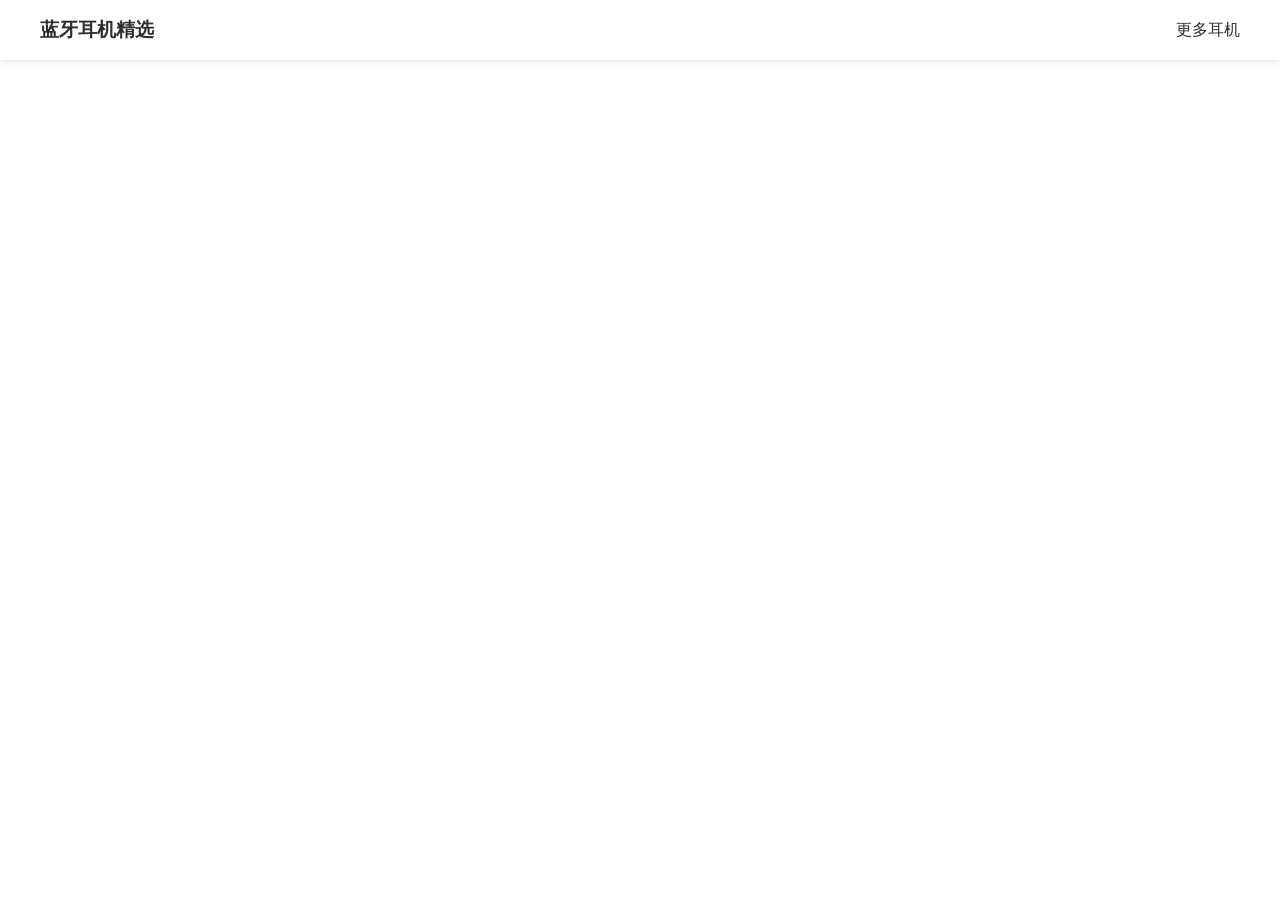
==== index.html @ 6302b59c "Update index.html" ====
<!DOCTYPE html>
<html lang="zh-CN">
<head>
    <meta charset="UTF-8">
    <meta name="viewport" content="width=device-width, initial-scale=1.0">
    <title>【京东618必抢】蓝牙耳机隐藏优惠券+限时免单！主动降噪/运动款专享券/以旧换新补贴攻略 lyej.cn</title>
    <meta name="description" content="京东蓝牙耳机优惠券,京东隐藏优惠领取,京东618耳机免单,京东PLUS会员耳机券,主动降噪耳机补贴,运动蓝牙耳机推荐,京东以旧换新耳机,白条免息购耳机,京东耳机必买清单,618耳机底价监控">
    <meta name="keywords" content="大促网2025京东618蓝牙耳机终极攻略！每日更新隐藏优惠券/限时免单/PLUS会员专享券，独家曝光主动降噪耳机最高补500元、国补叠加免单技巧。实时监控跨店满减规则，提供白条12期免息及直播专属口令。618倒计时冲刺！立即抢购爆款→ lyej.cn">
    
    <!-- 结构化数据 -->
    <script type="application/ld+json">
    {
      "@context": "https://schema.org",
      "@type": "WebPage",
      "name": "LYEJ京东蓝牙耳机精选",
      "description": "专业蓝牙耳机评测与推荐平台",
      "breadcrumb": {
        "@type": "BreadcrumbList",
        "itemListElement": [{
          "@type": "ListItem",
          "position": 1,
          "name": "首页",
          "item": "https://lyej.cn"
        }]
      }
    }
    </script>

    <!-- 基础样式 -->
    <style>
        :root {
            --primary-color: #FF6B6B;
            --text-dark: #2D2D2D;
            --iframe-height: calc(100vh - 80px); /* 全屏高度减去头部高度 */
        }

        * {
            margin: 0;
            padding: 0;
            box-sizing: border-box;
            font-family: 'Segoe UI', Arial, sans-serif;
        }

        body {
            line-height: 1.6;
            color: var(--text-dark);
            padding-top: 60px; /* 固定头部高度 */
            overflow: hidden; /* 隐藏页面滚动条 */
        }

        /* 固定头部样式 */
        header {
            background: #fff;
            box-shadow: 0 2px 5px rgba(0,0,0,0.1);
            position: fixed;
            width: 100%;
            top: 0;
            z-index: 1000;
            height: 60px;
            display: flex;
            align-items: center;
            padding: 0 2rem;
        }

        nav {
            display: flex;
            justify-content: space-between;
            align-items: center;
            width: 100%;
            max-width: 1200px;
            margin: 0 auto;
        }

        .logo {
            font-weight: bold;
            font-size: 1.2rem;
        }

        .nav-links {
            display: flex;
            gap: 1.5rem;
        }

        .nav-links a {
            text-decoration: none;
            color: var(--text-dark);
            font-weight: 500;
            transition: color 0.2s;
            padding: 0.5rem 0;
            position: relative;
        }

        .nav-links a:hover {
            color: var(--primary-color);
        }

        .nav-links a.active::after {
            content: '';
            position: absolute;
            bottom: 0;
            left: 0;
            width: 100%;
            height: 2px;
            background: var(--primary-color);
        }

        /* 外部内容嵌入样式 */
        .external-content {
            width: 100%;
            height: var(--iframe-height);
            position: relative;
            overflow: hidden;
        }

        iframe {
            width: 100%;
            height: 100%;
            border: none;
            display: block;
        }

        /* 隐藏iframe滚动条 */
        iframe::-webkit-scrollbar {
            display: none;
        }

        /* 移动端适配 */
        @media (max-width: 960px) {
            body {
                padding-top: 50px;
            }
            
            header {
                height: 50px;
                padding: 0 1rem;
            }
            
            .nav-links {
                gap: 1rem;
                overflow-x: auto;
                -webkit-overflow-scrolling: touch;
                padding-bottom: 0.5rem;
            }
            
            .nav-links::-webkit-scrollbar {
                display: none;
            }
        }
    </style>
</head>
<body>
    <header>
        <nav>
            <div class="logo">蓝牙耳机精选</div>
            <div class="nav-links">
                <a href="https://u.jd.com/310lDgp">更多耳机</a>
            </div>
        </nav>
    </header>

    <main class="content-wrapper">
        <!-- 外部内容嵌入 -->
        <section class="external-content">
            <iframe 
                id="searchFrame"
                src="https://u.jd.com/310lDgp"
                title="蓝牙耳机搜索结果"
                loading="lazy"
                referrerpolicy="no-referrer-when-downgrade"
                sandbox="allow-scripts allow-same-origin"
            ></iframe>
        </section>
    </main>

    <script>
        document.addEventListener('DOMContentLoaded', function() {
            const navLinks = document.querySelectorAll('.nav-links a[data-search]');
            const searchFrame = document.getElementById('searchFrame');
            
            // 为所有导航链接添加点击事件
            navLinks.forEach(link => {
                link.addEventListener('click', function(e) {
                    e.preventDefault();
                    
                    // 更新活动状态
                    navLinks.forEach(l => l.classList.remove('active'));
                    this.classList.add('active');
                    
                    const searchTerm = this.getAttribute('data-search');
                    searchFrame.src = `https://www.dacu.net/?r=search?kw=${encodeURIComponent(searchTerm)}`;
                });
            });
            
            // 默认激活第一个链接
            navLinks[0].classList.add('active');
        });
    </script>
</body>
</html>
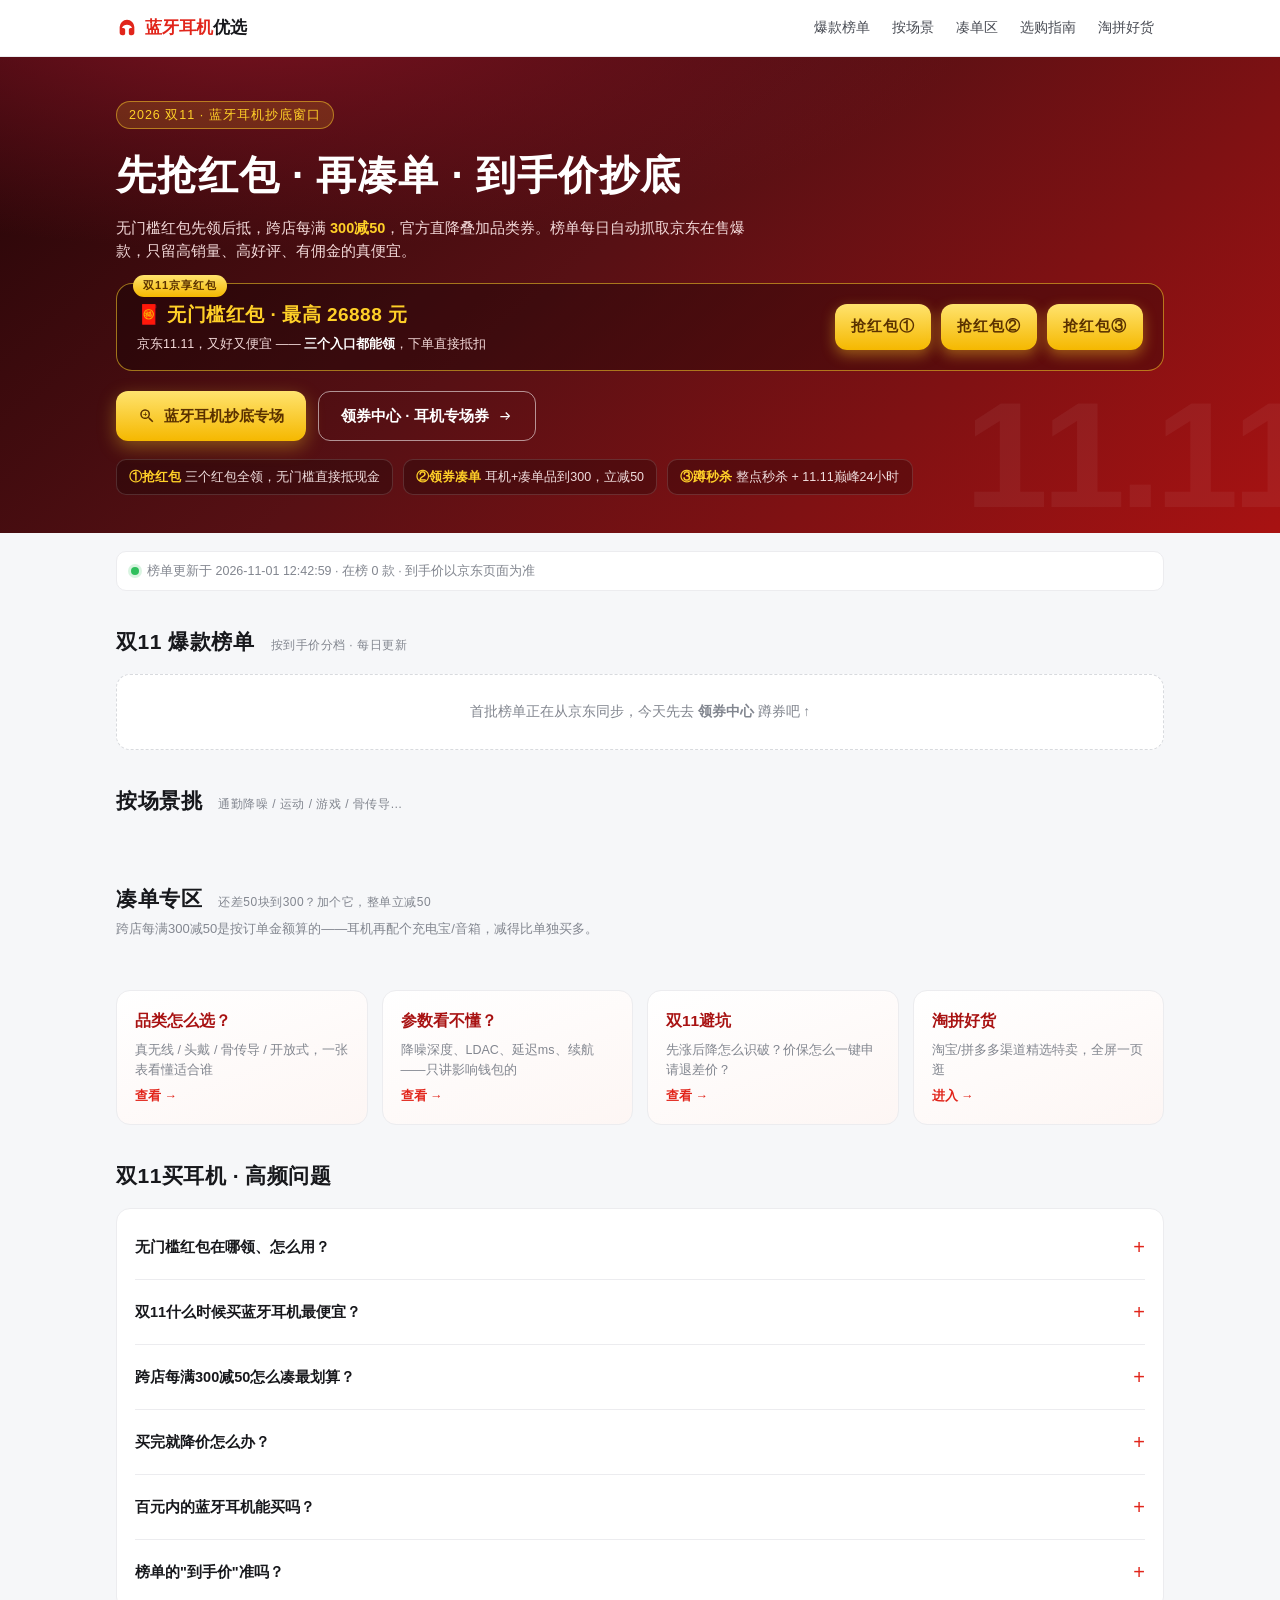
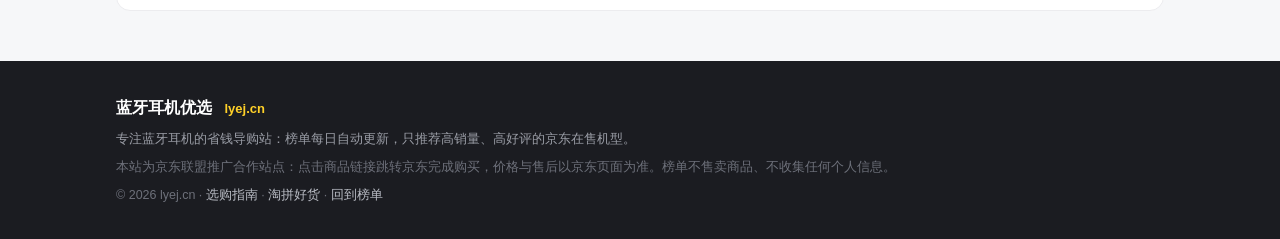
==== commit aae479e4: "部署 lyej.cn 蓝牙耳机优选站(京东联盟 CPS 自动化) - 替换旧 Hugo 实验站为 lyej-site 20261101 包:首页榜单/选购指南/淘拼好货三页 - 京东联盟数据管线:Ac" ====
--- a/index.html
+++ b/index.html
@@ -1,199 +1,181 @@
 <!DOCTYPE html>
 <html lang="zh-CN">
 <head>
-    <meta charset="UTF-8">
-    <meta name="viewport" content="width=device-width, initial-scale=1.0">
-    <title>【京东618必抢】蓝牙耳机隐藏优惠券+限时免单！主动降噪/运动款专享券/以旧换新补贴攻略 lyej.cn</title>
-    <meta name="description" content="京东蓝牙耳机优惠券,京东隐藏优惠领取,京东618耳机免单,京东PLUS会员耳机券,主动降噪耳机补贴,运动蓝牙耳机推荐,京东以旧换新耳机,白条免息购耳机,京东耳机必买清单,618耳机底价监控">
-    <meta name="keywords" content="大促网2025京东618蓝牙耳机终极攻略！每日更新隐藏优惠券/限时免单/PLUS会员专享券，独家曝光主动降噪耳机最高补500元、国补叠加免单技巧。实时监控跨店满减规则，提供白条12期免息及直播专属口令。618倒计时冲刺！立即抢购爆款→ lyej.cn">
-    
-    <!-- 结构化数据 -->
-    <script type="application/ld+json">
-    {
-      "@context": "https://schema.org",
-      "@type": "WebPage",
-      "name": "LYEJ京东蓝牙耳机精选",
-      "description": "专业蓝牙耳机评测与推荐平台",
-      "breadcrumb": {
-        "@type": "BreadcrumbList",
-        "itemListElement": [{
-          "@type": "ListItem",
-          "position": 1,
-          "name": "首页",
-          "item": "https://lyej.cn"
-        }]
-      }
-    }
-    </script>
-
-    <!-- 基础样式 -->
-    <style>
-        :root {
-            --primary-color: #FF6B6B;
-            --text-dark: #2D2D2D;
-            --iframe-height: calc(100vh - 80px); /* 全屏高度减去头部高度 */
-        }
-
-        * {
-            margin: 0;
-            padding: 0;
-            box-sizing: border-box;
-            font-family: 'Segoe UI', Arial, sans-serif;
-        }
-
-        body {
-            line-height: 1.6;
-            color: var(--text-dark);
-            padding-top: 60px; /* 固定头部高度 */
-            overflow: hidden; /* 隐藏页面滚动条 */
-        }
-
-        /* 固定头部样式 */
-        header {
-            background: #fff;
-            box-shadow: 0 2px 5px rgba(0,0,0,0.1);
-            position: fixed;
-            width: 100%;
-            top: 0;
-            z-index: 1000;
-            height: 60px;
-            display: flex;
-            align-items: center;
-            padding: 0 2rem;
-        }
-
-        nav {
-            display: flex;
-            justify-content: space-between;
-            align-items: center;
-            width: 100%;
-            max-width: 1200px;
-            margin: 0 auto;
-        }
-
-        .logo {
-            font-weight: bold;
-            font-size: 1.2rem;
-        }
-
-        .nav-links {
-            display: flex;
-            gap: 1.5rem;
-        }
-
-        .nav-links a {
-            text-decoration: none;
-            color: var(--text-dark);
-            font-weight: 500;
-            transition: color 0.2s;
-            padding: 0.5rem 0;
-            position: relative;
-        }
-
-        .nav-links a:hover {
-            color: var(--primary-color);
-        }
-
-        .nav-links a.active::after {
-            content: '';
-            position: absolute;
-            bottom: 0;
-            left: 0;
-            width: 100%;
-            height: 2px;
-            background: var(--primary-color);
-        }
-
-        /* 外部内容嵌入样式 */
-        .external-content {
-            width: 100%;
-            height: var(--iframe-height);
-            position: relative;
-            overflow: hidden;
-        }
-
-        iframe {
-            width: 100%;
-            height: 100%;
-            border: none;
-            display: block;
-        }
-
-        /* 隐藏iframe滚动条 */
-        iframe::-webkit-scrollbar {
-            display: none;
-        }
-
-        /* 移动端适配 */
-        @media (max-width: 960px) {
-            body {
-                padding-top: 50px;
-            }
-            
-            header {
-                height: 50px;
-                padding: 0 1rem;
-            }
-            
-            .nav-links {
-                gap: 1rem;
-                overflow-x: auto;
-                -webkit-overflow-scrolling: touch;
-                padding-bottom: 0.5rem;
-            }
-            
-            .nav-links::-webkit-scrollbar {
-                display: none;
-            }
-        }
-    </style>
+<meta charset="UTF-8">
+<meta name="viewport" content="width=device-width, initial-scale=1.0">
+<title>双11蓝牙耳机榜单 · 隐藏券+跨店满300减50 攻略 | 蓝牙耳机优选</title>
+<meta name="description" content="2026双11蓝牙耳机怎么买最省？本站每日自动抓取京东销量Top蓝牙耳机，按价位整理：百元内走量款、200-400主流降噪、旗舰高端。先领券、再凑跨店满300减50，到手价一目了然。">
+<meta name="keywords" content="蓝牙耳机推荐,双11蓝牙耳机,降噪耳机推荐,京东蓝牙耳机,蓝牙耳机优惠券,骨传导耳机,开放式耳机">
+<meta property="og:title" content="双11蓝牙耳机榜单 · 先领券再凑单，到手价一目了然">
+<meta property="og:description" content="每日自动更新京东热销蓝牙耳机榜单：百元内/100-300/300-1000/旗舰，双11跨店满300减50凑单攻略。">
+<meta property="og:type" content="website">
+<meta property="og:url" content="https://www.lyej.cn/">
+<link rel="canonical" href="https://www.lyej.cn/">
+<link rel="icon" type="image/svg+xml" href="assets/favicon.svg">
+<link rel="stylesheet" href="assets/style.css">
 </head>
 <body>
-    <header>
-        <nav>
-            <div class="logo">蓝牙耳机精选</div>
-            <div class="nav-links">
-                <a href="https://u.jd.com/310lDgp">更多耳机</a>
-            </div>
-        </nav>
-    </header>
 
-    <main class="content-wrapper">
-        <!-- 外部内容嵌入 -->
-        <section class="external-content">
-            <iframe 
-                id="searchFrame"
-                src="https://u.jd.com/310lDgp"
-                title="蓝牙耳机搜索结果"
-                loading="lazy"
-                referrerpolicy="no-referrer-when-downgrade"
-                sandbox="allow-scripts allow-same-origin"
-            ></iframe>
-        </section>
-    </main>
+<header class="topbar">
+  <div class="wrap topbar-in">
+    <a class="logo" href="./">
+      <svg viewBox="0 0 24 24" width="22" height="22" aria-hidden="true"><path fill="currentColor" d="M12 3a8 8 0 0 0-8 8v6a3 3 0 0 0 3 3h1a2 2 0 0 0 2-2v-4a2 2 0 0 0-2-2H6.5A6 6 0 0 1 17.5 12H16a2 2 0 0 0-2 2v4a2 2 0 0 0 2 2h1a3 3 0 0 0 3-3v-6a8 8 0 0 0-8-8z"/></svg>
+      <span>蓝牙耳机<b>优选</b></span>
+    </a>
+    <nav class="topnav">
+      <a href="#bands">爆款榜单</a>
+      <a href="#scenes">按场景</a>
+      <a href="#bundles">凑单区</a>
+      <a href="guides.html">选购指南</a>
+      <a href="tao.html">淘拼好货</a>
+    </nav>
+    <div class="countdown" id="countdown" title="双11巅峰开抢倒计时">
+      <span class="cd-label">距11.11</span>
+      <b id="cd-d">--</b>天<b id="cd-h">--</b>时<b id="cd-m">--</b>分<b id="cd-s">--</b>秒
+    </div>
+  </div>
+</header>
 
-    <script>
-        document.addEventListener('DOMContentLoaded', function() {
-            const navLinks = document.querySelectorAll('.nav-links a[data-search]');
-            const searchFrame = document.getElementById('searchFrame');
-            
-            // 为所有导航链接添加点击事件
-            navLinks.forEach(link => {
-                link.addEventListener('click', function(e) {
-                    e.preventDefault();
-                    
-                    // 更新活动状态
-                    navLinks.forEach(l => l.classList.remove('active'));
-                    this.classList.add('active');
-                    
-                    const searchTerm = this.getAttribute('data-search');
-                    searchFrame.src = `https://www.dacu.net/?r=search?kw=${encodeURIComponent(searchTerm)}`;
-                });
-            });
-            
-            // 默认激活第一个链接
-            navLinks[0].classList.add('active');
-        });
-    </script>
+<section class="hero">
+  <div class="wrap">
+    <p class="hero-kicker">2026 双11 · 蓝牙耳机抄底窗口</p>
+    <h1>先抢红包 · 再凑单 · 到手价抄底</h1>
+    <p class="hero-sub">无门槛红包先领后抵，跨店每满 <b class="hl">300减50</b>，官方直降叠加品类券。榜单每日自动抓取京东在售爆款，只留高销量、高好评、有佣金的真便宜。</p>
+
+    <div class="hero-hb" id="hero-hb">
+      <div class="hb-info">
+        <p class="hb-title">🧧 无门槛红包 · 最高 26888 元</p>
+        <p class="hb-sub">京东11.11，又好又便宜 —— <b>三个入口都能领</b>，下单直接抵扣</p>
+      </div>
+      <div class="hb-btns">
+        <a class="hb-btn" id="hb-1" href="#" rel="nofollow sponsored noopener" target="_blank">抢红包①</a>
+        <a class="hb-btn" id="hb-2" href="#" rel="nofollow sponsored noopener" target="_blank">抢红包②</a>
+        <a class="hb-btn" id="hb-3" href="#" rel="nofollow sponsored noopener" target="_blank">抢红包③</a>
+      </div>
+    </div>
+
+    <div class="hero-cta" id="hero-cta">
+      <a class="btn btn-gold" id="cta-search" href="#" rel="nofollow sponsored noopener" target="_blank">
+        <svg viewBox="0 0 24 24" width="18" height="18" aria-hidden="true"><path fill="currentColor" d="M15.5 14h-.79l-.28-.27a6.5 6.5 0 1 0-.7.7l.27.28v.79l5 4.99L20.49 19zm-6 0A4.5 4.5 0 1 1 14 9.5 4.5 4.5 0 0 1 9.5 14zM7 9.5h5v1H7zm2.5-2.5h1v5h-1z"/></svg>
+        蓝牙耳机抄底专场
+      </a>
+      <a class="btn btn-ghost" id="cta-coupon" href="#" rel="nofollow sponsored noopener" target="_blank">
+        领券中心 · 耳机专场券
+        <svg viewBox="0 0 24 24" width="16" height="16" aria-hidden="true"><path fill="currentColor" d="M5 12h12l-4.6-4.6L13.8 6l6 6-6 6-1.4-1.4L17 14H5z"/></svg>
+      </a>
+    </div>
+    <ul class="hero-tips">
+      <li><b>①抢红包</b>三个红包全领，无门槛直接抵现金</li>
+      <li><b>②领券凑单</b>耳机+凑单品到300，立减50</li>
+      <li><b>③蹲秒杀</b>整点秒杀 + 11.11巅峰24小时</li>
+    </ul>
+  </div>
+</section>
+
+<main class="wrap">
+
+  <section class="strip" id="strip">
+    <span class="dot"></span><span id="strip-text">数据加载中…</span>
+  </section>
+
+  <section id="bands" class="sec">
+    <div class="sec-head">
+      <h2>双11 爆款榜单 <small>按到手价分档 · 每日更新</small></h2>
+      <div class="band-nav" id="band-nav"></div>
+    </div>
+    <div id="band-sections">
+      <div class="skeleton-grid" id="skeleton"></div>
+    </div>
+  </section>
+
+  <section id="scenes" class="sec">
+    <div class="sec-head"><h2>按场景挑 <small>通勤降噪 / 运动 / 游戏 / 骨传导…</small></h2></div>
+    <div class="chips" id="scene-chips"></div>
+    <div class="grid" id="scene-grid"></div>
+    <p class="empty hidden" id="scene-empty">这个场景暂时没挑出特别能打的，先看上面的榜单吧。</p>
+  </section>
+
+  <section id="bundles" class="sec">
+    <div class="sec-head">
+      <h2>凑单专区 <small>还差50块到300？加个它，整单立减50</small></h2>
+      <p class="sec-sub">跨店每满300减50是按订单金额算的——耳机再配个充电宝/音箱，减得比单独买多。</p>
+    </div>
+    <div class="grid grid-4" id="bundle-grid"></div>
+  </section>
+
+  <section class="sec sec-guide">
+    <div class="guide-cards">
+      <a class="gcard" href="guides.html#pinlei">
+        <h3>品类怎么选？</h3>
+        <p>真无线 / 头戴 / 骨传导 / 开放式，一张表看懂适合谁</p>
+        <span>查看 →</span>
+      </a>
+      <a class="gcard" href="guides.html#canshu">
+        <h3>参数看不懂？</h3>
+        <p>降噪深度、LDAC、延迟ms、续航——只讲影响钱包的</p>
+        <span>查看 →</span>
+      </a>
+      <a class="gcard" href="guides.html#bikeng">
+        <h3>双11避坑</h3>
+        <p>先涨后降怎么识破？价保怎么一键申请退差价？</p>
+        <span>查看 →</span>
+      </a>
+      <a class="gcard" href="tao.html">
+        <h3>淘拼好货</h3>
+        <p>淘宝/拼多多渠道精选特卖，全屏一页逛</p>
+        <span>进入 →</span>
+      </a>
+    </div>
+  </section>
+
+  <section class="sec" id="faq">
+    <div class="sec-head"><h2>双11买耳机 · 高频问题</h2></div>
+    <div class="faq-list">
+      <details>
+        <summary>无门槛红包在哪领、怎么用？</summary>
+        <p>点本站顶部三个红包按钮逐个领取（三个入口都能领，多领多得），领取后进京东APP「我的-卡包-红包」查看，<b>下单时自动抵扣，无使用门槛</b>。红包有有效期，抢到后这几天用掉最划算。红包金额随机，"最高26888元"为京东11.11活动上限，以京东页面规则为准。</p>
+      </details>
+      <details>
+        <summary>双11什么时候买蓝牙耳机最便宜？</summary>
+        <p>2026年京东双11是现货长跑模式，10月中旬起官方直降+跨店每满300减50。趋势上<b>11.11当天0点和晚上8点</b>会有一批整点秒杀与加补，热门耳机常在这两个节点冲到全周期低价。盯住本站榜单的"到手价"变化即可，无需自己比价。</p>
+      </details>
+      <details>
+        <summary>跨店每满300减50怎么凑最划算？</summary>
+        <p>满减按<b>结算时订单总金额</b>自动计算，不需要领券、不同店铺可跨。耳机179元？再加一个121元凑单件，总价300立减50——相当于整单83折。凑单区帮你按差额挑好了低价有佣金的配件，买回来也是实用的。</p>
+      </details>
+      <details>
+        <summary>买完就降价怎么办？</summary>
+        <p>京东大部分商品支持<b>价保</b>：订单页 → 价保服务 → 一键申请，符合条件直接退差价。双11期间建议下单后到11.15前每天顺手查一次价保，很多耳机在11.10晚8点后还有新低价。</p>
+      </details>
+      <details>
+        <summary>百元内的蓝牙耳机能买吗？</summary>
+        <p>能，但要选对：百元内认准<b>QCY、Redmi、倍思、京东京造</b>这类走量大牌的销量王型号，做通勤、网课、备用机完全够用；避开通名杂牌的"降噪旗舰""10级防水"话术，这个价位降噪基本都是装饰性的。</p>
+      </details>
+      <details>
+        <summary>榜单的"到手价"准吗？</summary>
+        <p>榜单由程序每日自动从京东联盟接口抓取，到手价=在售价-可用优惠券。秒杀、凑单满减等瞬时价格以<b>京东页面实时价</b>为准——点"去京东抢购"看到的就是最新价，榜单只做选品和对比，不截流不缓存购买页。</p>
+      </details>
+    </div>
+  </section>
+
+</main>
+
+<footer class="foot">
+  <div class="wrap">
+    <p class="foot-brand">蓝牙耳机优选 <span>lyej.cn</span></p>
+    <p>专注蓝牙耳机的省钱导购站：榜单每日自动更新，只推荐高销量、高好评的京东在售机型。</p>
+    <p class="foot-note">本站为京东联盟推广合作站点：点击商品链接跳转京东完成购买，价格与售后以京东页面为准。榜单不售卖商品、不收集任何个人信息。</p>
+    <p class="foot-note">© 2026 lyej.cn · <a href="guides.html">选购指南</a> · <a href="tao.html">淘拼好货</a> · <a href="#bands">回到榜单</a></p>
+  </div>
+</footer>
+
+<script type="application/ld+json">
+{"@context":"https://schema.org","@type":"FAQPage","mainEntity":[
+{"@type":"Question","name":"双11什么时候买蓝牙耳机最便宜？","acceptedAnswer":{"@type":"Answer","text":"2026年京东双11为现货长跑模式，官方直降+跨店每满300减50。11.11当天0点和晚8点常有一批整点秒杀与加补，热门耳机在这两个节点容易到全周期低价。"}},
+{"@type":"Question","name":"跨店每满300减50怎么凑单？","acceptedAnswer":{"@type":"Answer","text":"满减按结算时订单总额自动计算，不同店铺可跨。耳机加凑单件总价到300即减50，相当于整单83折。"}},
+{"@type":"Question","name":"买完降价怎么办？","acceptedAnswer":{"@type":"Answer","text":"京东支持价保：订单页-价保服务-一键申请退差价，双11期间建议持续到11.15前每日查询。"}}
+]}
+</script>
+<script src="assets/app.js" defer></script>
 </body>
 </html>
--- a/assets/style.css
+++ b/assets/style.css
@@ -0,0 +1,189 @@
+/* lyej.cn — 双11蓝牙耳机优选 */
+:root{
+  --red:#e1251b; --red-dark:#a81212; --gold:#ffd028; --gold-dark:#f5b800;
+  --ink:#17181c; --muted:#82868f; --line:#ececef; --paper:#f6f7f9; --card:#ffffff;
+  --radius:14px; --shadow:0 2px 10px rgba(23,24,28,.06);
+}
+*{margin:0;padding:0;box-sizing:border-box}
+html{scroll-behavior:smooth;-webkit-text-size-adjust:100%}
+body{font-family:-apple-system,BlinkMacSystemFont,"Segoe UI","PingFang SC","Microsoft YaHei",sans-serif;color:var(--ink);background:var(--paper);line-height:1.6;font-size:15px}
+a{color:inherit;text-decoration:none}
+img{display:block;max-width:100%}
+.wrap{max-width:1080px;margin:0 auto;padding:0 16px}
+.hidden{display:none!important}
+
+/* ---------- topbar ---------- */
+.topbar{position:sticky;top:0;z-index:50;background:rgba(255,255,255,.94);backdrop-filter:blur(10px);border-bottom:1px solid var(--line)}
+.topbar-in{display:flex;align-items:center;gap:14px;height:56px}
+.logo{display:flex;align-items:center;gap:7px;font-size:17px;font-weight:800;color:var(--red);white-space:nowrap}
+.logo b{color:var(--ink)}
+.topnav{display:flex;gap:2px;margin-left:auto;overflow-x:auto}
+.topnav a{padding:6px 10px;border-radius:8px;font-size:13.5px;color:#4a4d55;white-space:nowrap}
+.topnav a:hover{background:#f2f3f5;color:var(--red)}
+.countdown{display:flex;align-items:center;gap:3px;font-size:12px;color:var(--red-dark);background:linear-gradient(180deg,#fff4e0,#ffe6b3);border:1px solid #ffd98e;padding:4px 10px;border-radius:999px;white-space:nowrap}
+.countdown b{font-variant-numeric:tabular-nums;font-size:13px;color:#8a3a00}
+.cd-label{color:#8a3a00;font-weight:700;margin-right:2px}
+@media (max-width:760px){ .topnav{display:none} .topbar-in{justify-content:space-between} }
+
+/* ---------- hero ---------- */
+.hero{background:radial-gradient(1200px 400px at 20% -10%,#7a1220 0%,transparent 60%),linear-gradient(140deg,#230507 0%,#571014 45%,#a81212 100%);color:#fff;padding:44px 0 38px;position:relative;overflow:hidden}
+.hero::after{content:"11.11";position:absolute;right:-30px;bottom:-42px;font-size:150px;font-weight:900;color:rgba(255,255,255,.05);letter-spacing:-6px;pointer-events:none}
+.hero-kicker{display:inline-block;background:rgba(255,208,40,.15);border:1px solid rgba(255,208,40,.5);color:var(--gold);font-size:12.5px;padding:3px 12px;border-radius:999px;letter-spacing:1px}
+.hero h1{font-size:clamp(26px,5vw,40px);letter-spacing:1px;margin:14px 0 10px;font-weight:900}
+.hero .hl{color:var(--gold)}
+.hero-sub{color:#f3d9d9;font-size:14.5px;max-width:640px}
+.hero-cta{display:flex;gap:12px;margin:20px 0 18px;flex-wrap:wrap}
+.btn{display:inline-flex;align-items:center;gap:8px;padding:12px 22px;border-radius:12px;font-weight:800;font-size:15px;transition:transform .15s ease,box-shadow .15s ease}
+.btn:active{transform:scale(.97)}
+.btn-gold{background:linear-gradient(180deg,#ffe36e,var(--gold-dark));color:#5b3200;box-shadow:0 6px 18px rgba(255,208,40,.35)}
+.btn-gold:hover{box-shadow:0 8px 22px rgba(255,208,40,.5)}
+.btn-ghost{border:1px solid rgba(255,255,255,.55);color:#fff}
+.btn-ghost:hover{background:rgba(255,255,255,.12)}
+.hero-tips{display:flex;gap:10px;flex-wrap:wrap;list-style:none}
+.hero-tips li{background:rgba(0,0,0,.25);border:1px solid rgba(255,255,255,.14);border-radius:10px;padding:7px 12px;font-size:12.5px;color:#f0dede}
+.hero-tips b{color:var(--gold);margin-right:4px}
+
+/* ---------- strip ---------- */
+.strip{display:flex;align-items:center;gap:8px;background:#fff;border:1px solid var(--line);border-radius:10px;padding:9px 14px;margin:18px 0 6px;font-size:12.5px;color:var(--muted)}
+.dot{width:8px;height:8px;border-radius:50%;background:#2fbf5c;box-shadow:0 0 0 3px rgba(47,191,92,.18);flex:none}
+.strip.error .dot{background:var(--red);box-shadow:0 0 0 3px rgba(225,37,27,.15)}
+
+/* ---------- sections ---------- */
+.sec{margin:34px 0}
+.sec-head{display:flex;flex-wrap:wrap;align-items:center;gap:10px;margin-bottom:16px}
+.sec-head h2{font-size:21px;font-weight:900;letter-spacing:.5px}
+.sec-head h2 small{font-size:12px;color:var(--muted);font-weight:400;margin-left:10px}
+.sec-sub{width:100%;font-size:13px;color:var(--muted);margin-top:-6px}
+.band-nav{display:flex;gap:6px;flex-wrap:wrap;margin-left:auto}
+.band-nav a{font-size:12.5px;padding:5px 12px;border-radius:999px;background:#fff;border:1px solid var(--line);color:#55585f}
+.band-nav a:hover{border-color:var(--red);color:var(--red)}
+
+.band-block{margin-bottom:26px}
+.band-title{display:flex;align-items:baseline;gap:10px;margin-bottom:12px}
+.band-title h3{font-size:17px;font-weight:800}
+.band-title h3::before{content:"";display:inline-block;width:4px;height:16px;background:var(--red);border-radius:2px;margin-right:8px;vertical-align:-2px}
+.band-title span{font-size:12px;color:var(--muted)}
+
+/* ---------- product cards ---------- */
+.grid{display:grid;grid-template-columns:repeat(auto-fill,minmax(240px,1fr));gap:14px}
+.grid-4{grid-template-columns:repeat(auto-fill,minmax(200px,1fr))}
+.card{background:var(--card);border:1px solid var(--line);border-radius:var(--radius);overflow:hidden;display:flex;flex-direction:column;transition:box-shadow .2s,transform .2s;position:relative}
+.card:hover{box-shadow:0 8px 24px rgba(23,24,28,.10);transform:translateY(-2px)}
+.card-img{position:relative;background:#fff;padding:8px;aspect-ratio:1/1;overflow:hidden}
+.card-img img{width:100%;height:100%;object-fit:contain}
+.card-badge{position:absolute;top:10px;left:10px;background:linear-gradient(135deg,var(--red),#ff6a3d);color:#fff;font-size:11px;font-weight:700;padding:2px 8px;border-radius:6px;letter-spacing:.5px}
+.card-badge.gold{background:linear-gradient(135deg,#ffb800,var(--gold-dark));color:#5b3200}
+.card-body{padding:12px 14px 14px;display:flex;flex-direction:column;gap:8px;flex:1}
+.card-name{font-size:13.5px;font-weight:600;line-height:1.45;display:-webkit-box;-webkit-line-clamp:2;-webkit-box-orient:vertical;overflow:hidden;min-height:2.9em}
+.card-meta{display:flex;gap:6px;flex-wrap:wrap;font-size:11px;color:var(--muted)}
+.card-meta span{background:#f4f5f7;border-radius:5px;padding:2px 7px}
+.price-row{display:flex;align-items:baseline;gap:8px;margin-top:auto}
+.price{color:var(--red);font-weight:900;font-size:22px;font-variant-numeric:tabular-nums}
+.price::before{content:"¥";font-size:13px;margin-right:1px}
+.price-old{color:#b3b6bd;font-size:12px;text-decoration:line-through}
+.coupon-pill{font-size:11px;color:var(--red);background:#fdeaea;border:1px dashed #f3b0ab;border-radius:5px;padding:2px 7px;font-weight:700;display:inline-block;width:fit-content}
+.card-cta{display:block;text-align:center;background:linear-gradient(135deg,var(--red),#c4160d);color:#fff;font-weight:800;font-size:14px;padding:9px 0;border-radius:10px;letter-spacing:2px}
+.card-cta:hover{filter:brightness(1.08)}
+.card-cta.alt{background:#fff;color:var(--red);border:1.5px solid var(--red)}
+
+/* scene chips */
+.chips{display:flex;gap:8px;flex-wrap:wrap;margin-bottom:14px}
+.chip{font-size:13px;padding:6px 16px;border-radius:999px;background:#fff;border:1px solid var(--line);cursor:pointer;color:#55585f;user-select:none}
+.chip:hover{border-color:var(--red);color:var(--red)}
+.chip.on{background:var(--red);border-color:var(--red);color:#fff;font-weight:700}
+
+/* bundles */
+.bcard{background:#fff;border:1px solid var(--line);border-radius:var(--radius);overflow:hidden;display:flex;flex-direction:column}
+.bcard .card-img{aspect-ratio:4/3}
+.bcard-name{font-size:12.5px;padding:0 12px;line-height:1.45;display:-webkit-box;-webkit-line-clamp:2;-webkit-box-orient:vertical;overflow:hidden}
+.bcard-price{padding:8px 12px 4px;display:flex;align-items:baseline;gap:8px}
+.bcard-price .price{font-size:18px}
+.bcard a.card-cta{margin:8px 12px 12px;padding:7px 0;font-size:13px}
+
+/* hero red packet block */
+.hero-hb{display:flex;align-items:center;gap:16px;flex-wrap:wrap;background:rgba(0,0,0,.28);border:1px solid rgba(255,208,40,.55);border-radius:16px;padding:16px 20px;margin:20px 0 16px;position:relative}
+.hero-hb::before{content:"双11京享红包";position:absolute;top:-9px;left:16px;font-size:11px;font-weight:800;color:#5b3200;background:linear-gradient(180deg,#ffe36e,var(--gold-dark));padding:2px 10px;border-radius:999px;letter-spacing:1px}
+.hb-info{flex:1;min-width:220px}
+.hb-title{font-size:19px;font-weight:900;color:var(--gold);letter-spacing:.5px}
+.hb-sub{font-size:12.5px;color:#f3d9d9;margin-top:3px}
+.hb-sub b{color:#fff}
+.hb-btns{display:flex;gap:10px;flex-wrap:wrap}
+.hb-btn{display:inline-flex;align-items:center;justify-content:center;min-width:86px;padding:11px 16px;border-radius:12px;background:linear-gradient(180deg,#ffe36e,var(--gold-dark));color:#5b3200;font-weight:900;font-size:14.5px;box-shadow:0 5px 14px rgba(255,208,40,.4);letter-spacing:1px;transition:transform .15s ease}
+.hb-btn:hover{filter:brightness(1.06)}
+.hb-btn:active{transform:scale(.96)}
+
+@media (max-width:560px){
+  .hero-hb{padding:14px 14px 14px}
+  .hb-btns{width:100%}
+  .hb-btn{flex:1;min-width:0}
+}
+
+/* fullscreen embed page (tao.html) */
+body.embed{overflow:hidden;background:#fff}
+.embed-wrap{height:calc(100vh - 56px);height:calc(100dvh - 56px)}
+.embed-wrap iframe{width:100%;height:100%;border:0;display:block;background:#fff}
+
+/* guide cards */
+.guide-cards{display:grid;grid-template-columns:repeat(auto-fit,minmax(220px,1fr));gap:14px}
+.gcard{background:linear-gradient(160deg,#fff, #fdf6f4);border:1px solid var(--line);border-radius:var(--radius);padding:18px;display:flex;flex-direction:column;gap:6px;transition:box-shadow .2s,transform .2s}
+.gcard:hover{box-shadow:var(--shadow);transform:translateY(-2px)}
+.gcard h3{font-size:15.5px;font-weight:800;color:var(--red-dark)}
+.gcard p{font-size:12.5px;color:var(--muted);flex:1}
+.gcard span{font-size:12.5px;color:var(--red);font-weight:700}
+
+/* FAQ */
+.faq-list{background:#fff;border:1px solid var(--line);border-radius:var(--radius);padding:6px 18px}
+.faq-list details{border-bottom:1px solid var(--line);padding:4px 0}
+.faq-list details:last-child{border-bottom:none}
+.faq-list summary{cursor:pointer;font-weight:700;font-size:14.5px;padding:12px 0;list-style:none;display:flex;align-items:center;justify-content:space-between}
+.faq-list summary::after{content:"+";color:var(--red);font-size:20px;font-weight:400;transition:transform .2s}
+.faq-list details[open] summary::after{transform:rotate(45deg)}
+.faq-list details p{font-size:13.5px;color:#5a5d64;padding:0 0 14px}
+.faq-list b{color:var(--red-dark)}
+
+/* skeleton & empty */
+.skeleton-grid{display:grid;grid-template-columns:repeat(auto-fill,minmax(240px,1fr));gap:14px}
+.sk{background:#fff;border:1px solid var(--line);border-radius:var(--radius);padding-bottom:14px;overflow:hidden}
+.sk-img{aspect-ratio:1/1;background:linear-gradient(90deg,#f1f2f4 25%,#fafbfc 40%,#f1f2f4 60%);background-size:200% 100%;animation:sh 1.2s infinite}
+.sk-line{height:12px;border-radius:6px;background:linear-gradient(90deg,#f1f2f4 25%,#fafbfc 40%,#f1f2f4 60%);background-size:200% 100%;animation:sh 1.2s infinite;margin:12px 14px 0}
+.sk-line.w60{width:60%}
+@keyframes sh{to{background-position:-200% 0}}
+.empty{background:#fff;border:1px dashed #d8dade;border-radius:var(--radius);padding:26px;text-align:center;color:var(--muted);font-size:13.5px}
+
+/* footer */
+.foot{background:#1b1c21;color:#9a9da6;margin-top:50px;padding:34px 0;font-size:12.5px}
+.foot-brand{font-size:16px;font-weight:800;color:#fff;margin-bottom:8px}
+.foot-brand span{color:var(--gold);margin-left:8px;font-size:13px;font-weight:600}
+.foot-note{margin-top:8px;color:#6d707a}
+.foot a{color:#b9bcc4}
+.foot a:hover{color:var(--gold)}
+
+/* guide article */
+.article{padding-top:26px}
+.article h1{font-size:26px;font-weight:900;margin-bottom:6px}
+.article h1 small{font-size:13px;color:var(--red);margin-left:8px;font-weight:700}
+.article h2{font-size:19px;font-weight:800;margin:26px 0 12px;padding-left:11px;border-left:4px solid var(--red)}
+.lead{color:#5a5d64;font-size:14px;margin-bottom:6px}
+.article .sec{margin:26px 0}
+.plist{padding-left:0;list-style:none;display:flex;flex-direction:column;gap:10px}
+.plist li,.plist ol{font-size:13.8px;color:#41444b}
+.plist b{color:var(--red-dark)}
+.plist ol{padding-left:18px}
+.jump{display:inline-block;margin-top:10px;color:var(--red);font-weight:700;font-size:14px}
+.table-box{overflow-x:auto;background:#fff;border:1px solid var(--line);border-radius:var(--radius)}
+.table-box table{width:100%;border-collapse:collapse;font-size:13px;min-width:560px}
+.table-box th{background:#faf5f2;color:var(--red-dark);text-align:left;padding:10px 12px;white-space:nowrap}
+.table-box td{padding:10px 12px;border-top:1px solid var(--line);vertical-align:top;color:#41444b}
+.table-box td b{color:var(--ink)}
+
+@media (max-width:560px){
+  .grid{grid-template-columns:repeat(2,1fr);gap:10px}
+  .grid-4{grid-template-columns:repeat(2,1fr)}
+  .hero{padding:32px 0 30px}
+  .hero::after{font-size:90px}
+  .countdown{margin-left:auto}
+  .card-name{font-size:12.5px}
+  .price{font-size:19px}
+  .sec-head h2{font-size:18px}
+  .band-nav{margin-left:0}
+}
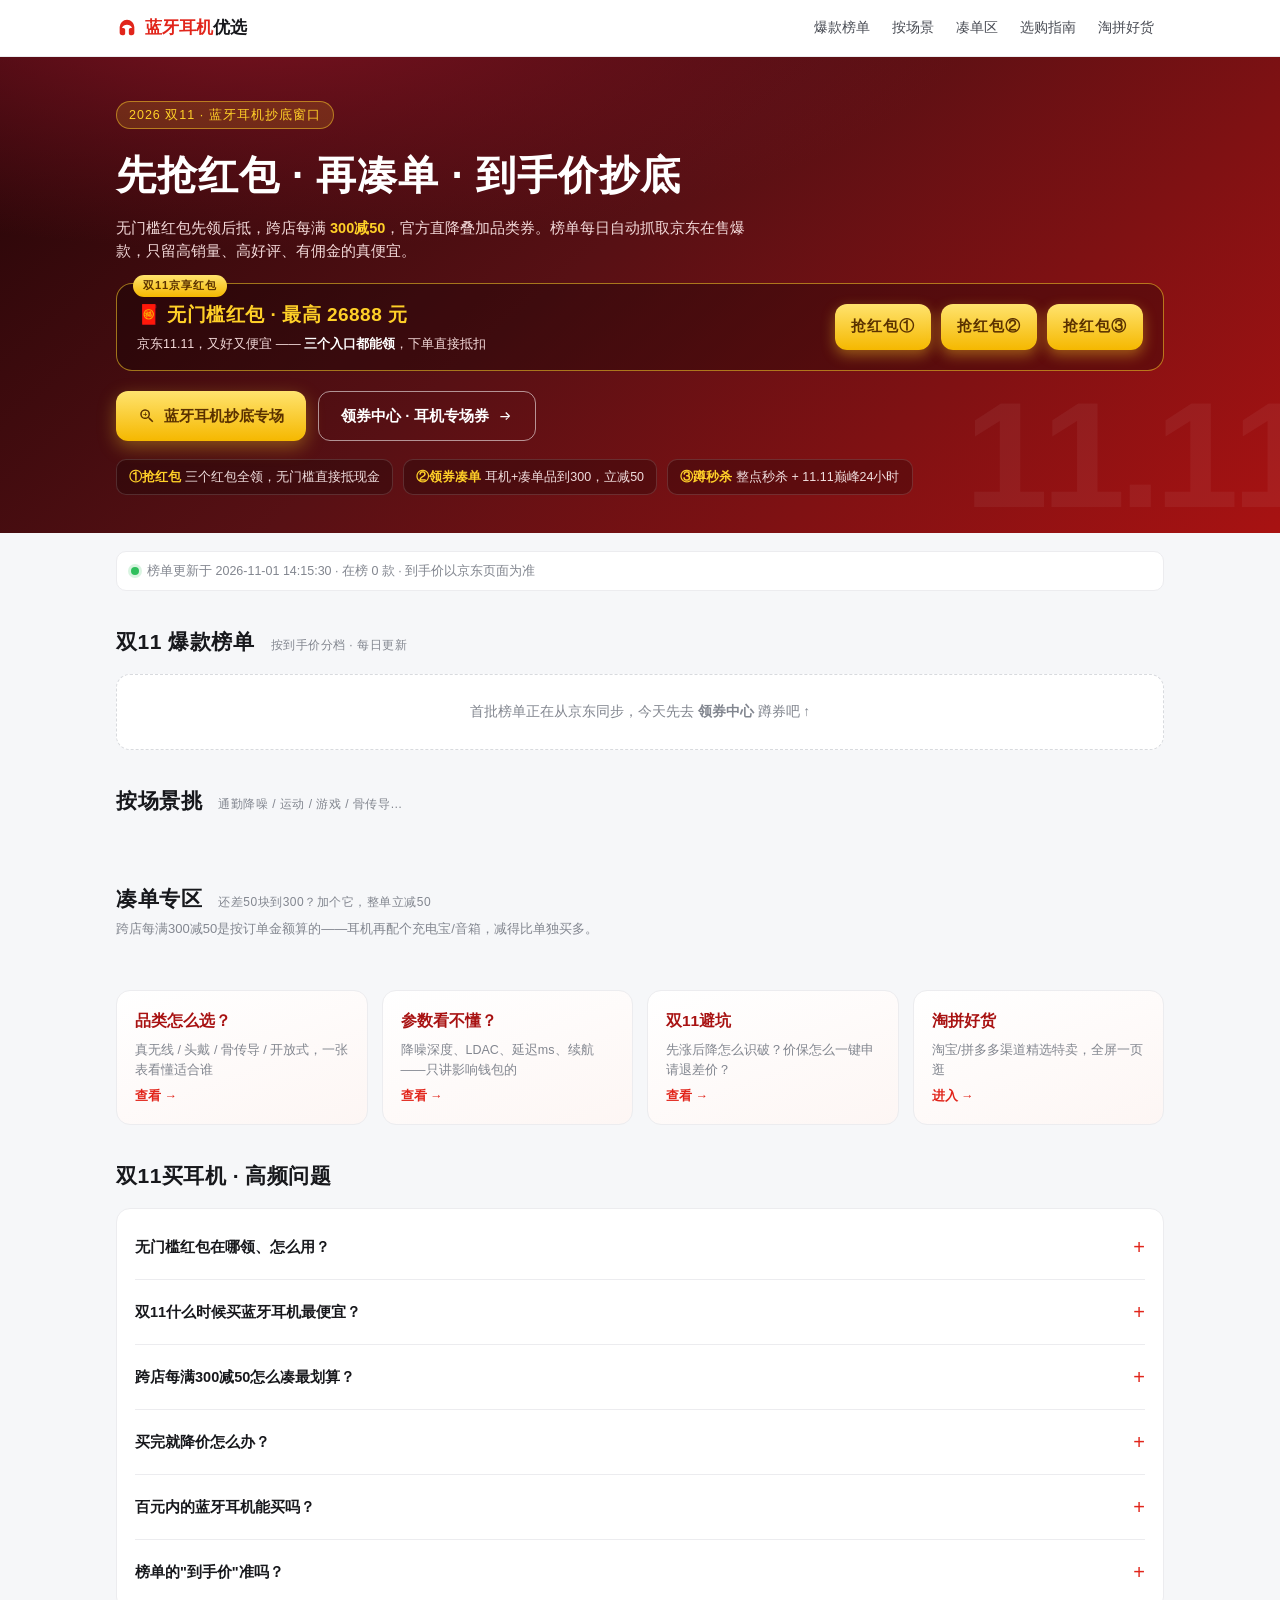
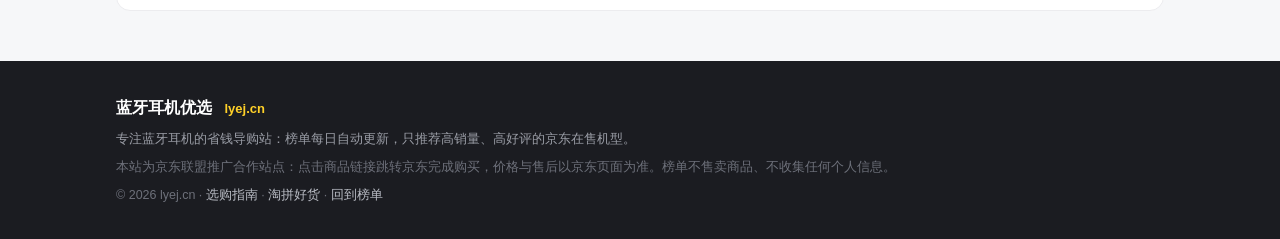
==== commit 16c84859: "加入百度站长验证 meta(codeva-q5SqeDWyr3)" ====
--- a/index.html
+++ b/index.html
@@ -5,6 +5,7 @@
 <meta name="viewport" content="width=device-width, initial-scale=1.0">
 <title>双11蓝牙耳机榜单 · 隐藏券+跨店满300减50 攻略 | 蓝牙耳机优选</title>
 <meta name="description" content="2026双11蓝牙耳机怎么买最省？本站每日自动抓取京东销量Top蓝牙耳机，按价位整理：百元内走量款、200-400主流降噪、旗舰高端。先领券、再凑跨店满300减50，到手价一目了然。">
+<meta name="baidu-site-verification" content="codeva-q5SqeDWyr3" />
 <meta name="keywords" content="蓝牙耳机推荐,双11蓝牙耳机,降噪耳机推荐,京东蓝牙耳机,蓝牙耳机优惠券,骨传导耳机,开放式耳机">
 <meta property="og:title" content="双11蓝牙耳机榜单 · 先领券再凑单，到手价一目了然">
 <meta property="og:description" content="每日自动更新京东热销蓝牙耳机榜单：百元内/100-300/300-1000/旗舰，双11跨店满300减50凑单攻略。">
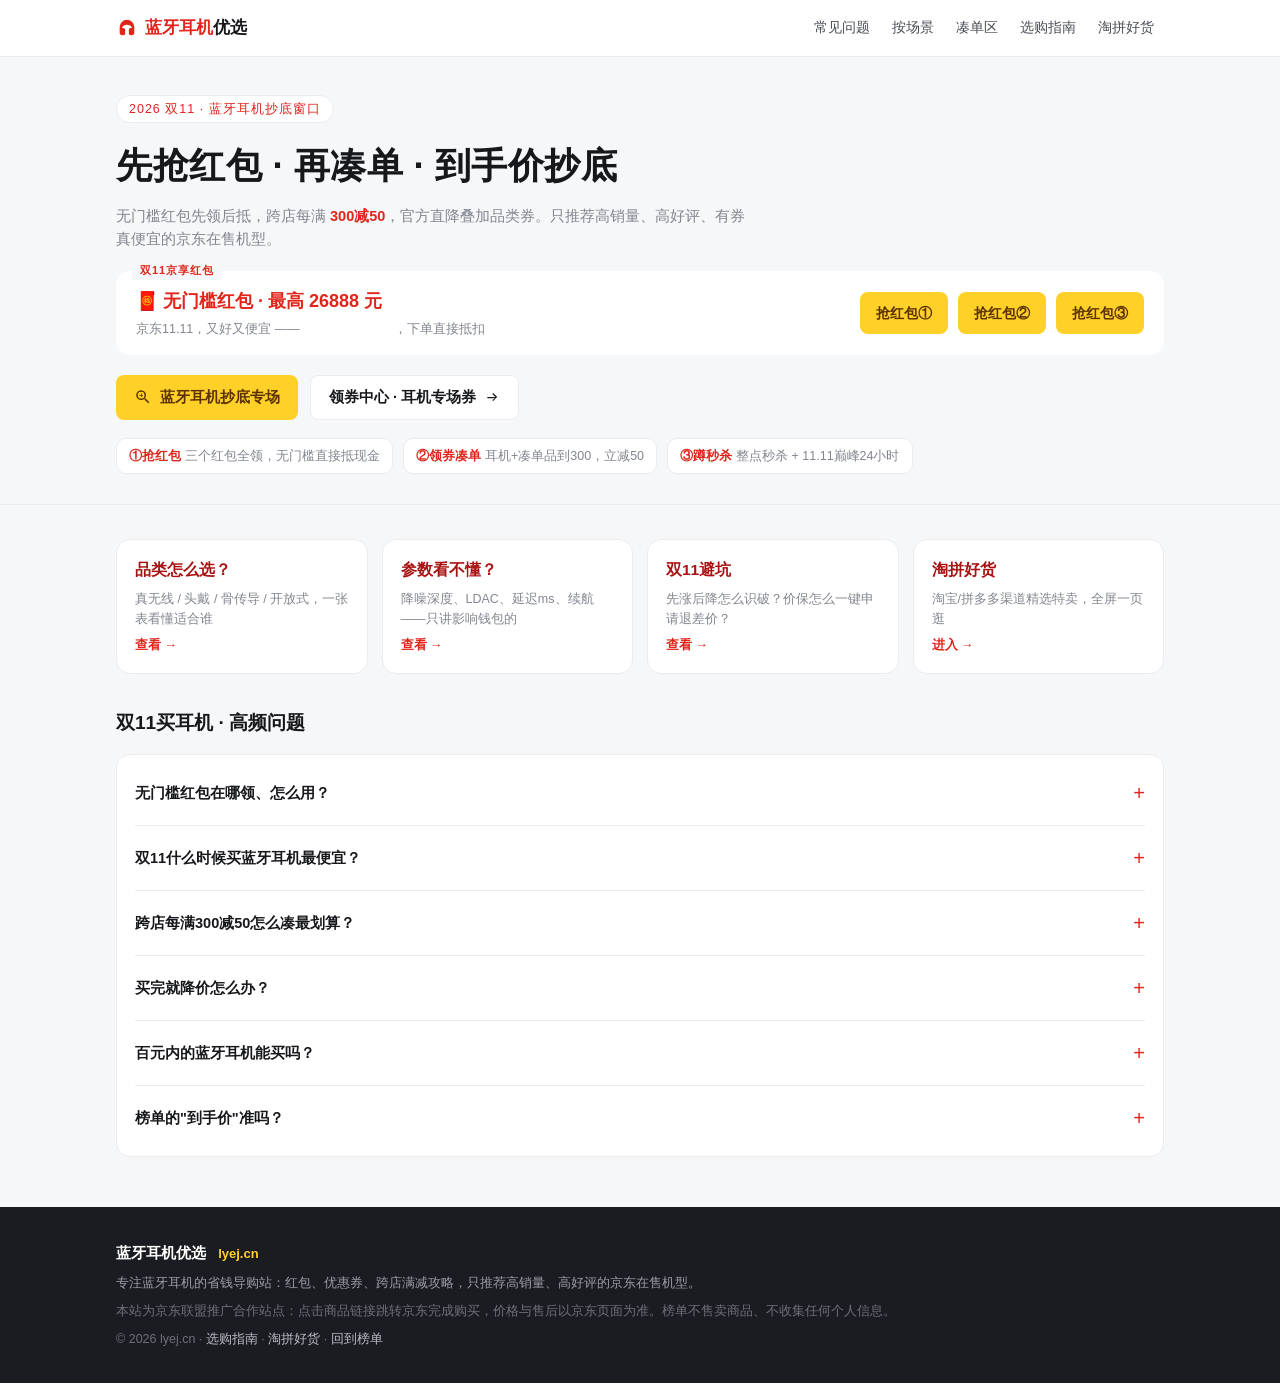
==== commit e8672415: "下线京东联盟每日榜单(配额硬墙):移除空置区块,保留红包/专场/领券固定入口 - index 移除 strip/榜单/场景/凑单四个空置区块及每日抓取话术 - guides/llms.txt/meta" ====
--- a/index.html
+++ b/index.html
@@ -4,11 +4,11 @@
 <meta charset="UTF-8">
 <meta name="viewport" content="width=device-width, initial-scale=1.0">
 <title>双11蓝牙耳机榜单 · 隐藏券+跨店满300减50 攻略 | 蓝牙耳机优选</title>
-<meta name="description" content="2026双11蓝牙耳机怎么买最省？本站每日自动抓取京东销量Top蓝牙耳机，按价位整理：百元内走量款、200-400主流降噪、旗舰高端。先领券、再凑跨店满300减50，到手价一目了然。">
+<meta name="description" content="2026双11蓝牙耳机怎么买最省？先领无门槛红包，再凑跨店满300减50，官方直降叠加品类券。红包、领券中心、专场入口每日可用，到手价一目了然。">
 <meta name="baidu-site-verification" content="codeva-q5SqeDWyr3" />
 <meta name="keywords" content="蓝牙耳机推荐,双11蓝牙耳机,降噪耳机推荐,京东蓝牙耳机,蓝牙耳机优惠券,骨传导耳机,开放式耳机">
 <meta property="og:title" content="双11蓝牙耳机榜单 · 先领券再凑单，到手价一目了然">
-<meta property="og:description" content="每日自动更新京东热销蓝牙耳机榜单：百元内/100-300/300-1000/旗舰，双11跨店满300减50凑单攻略。">
+<meta property="og:description" content="双11蓝牙耳机省钱三步：抢红包、领专场券、凑跨店满300减50。京东官方渠道，到手价一目了然。">
 <meta property="og:type" content="website">
 <meta property="og:url" content="https://www.lyej.cn/">
 <link rel="canonical" href="https://www.lyej.cn/">
@@ -24,7 +24,7 @@
       <span>蓝牙耳机<b>优选</b></span>
     </a>
     <nav class="topnav">
-      <a href="#bands">爆款榜单</a>
+      <a href="#faq">常见问题</a>
       <a href="#scenes">按场景</a>
       <a href="#bundles">凑单区</a>
       <a href="guides.html">选购指南</a>
@@ -41,7 +41,7 @@
   <div class="wrap">
     <p class="hero-kicker">2026 双11 · 蓝牙耳机抄底窗口</p>
     <h1>先抢红包 · 再凑单 · 到手价抄底</h1>
-    <p class="hero-sub">无门槛红包先领后抵，跨店每满 <b class="hl">300减50</b>，官方直降叠加品类券。榜单每日自动抓取京东在售爆款，只留高销量、高好评、有佣金的真便宜。</p>
+    <p class="hero-sub">无门槛红包先领后抵，跨店每满 <b class="hl">300减50</b>，官方直降叠加品类券。只推荐高销量、高好评、有券真便宜的京东在售机型。</p>
 
     <div class="hero-hb" id="hero-hb">
       <div class="hb-info">
@@ -75,34 +75,7 @@
 
 <main class="wrap">
 
-  <section class="strip" id="strip">
-    <span class="dot"></span><span id="strip-text">数据加载中…</span>
-  </section>
 
-  <section id="bands" class="sec">
-    <div class="sec-head">
-      <h2>双11 爆款榜单 <small>按到手价分档 · 每日更新</small></h2>
-      <div class="band-nav" id="band-nav"></div>
-    </div>
-    <div id="band-sections">
-      <div class="skeleton-grid" id="skeleton"></div>
-    </div>
-  </section>
-
-  <section id="scenes" class="sec">
-    <div class="sec-head"><h2>按场景挑 <small>通勤降噪 / 运动 / 游戏 / 骨传导…</small></h2></div>
-    <div class="chips" id="scene-chips"></div>
-    <div class="grid" id="scene-grid"></div>
-    <p class="empty hidden" id="scene-empty">这个场景暂时没挑出特别能打的，先看上面的榜单吧。</p>
-  </section>
-
-  <section id="bundles" class="sec">
-    <div class="sec-head">
-      <h2>凑单专区 <small>还差50块到300？加个它，整单立减50</small></h2>
-      <p class="sec-sub">跨店每满300减50是按订单金额算的——耳机再配个充电宝/音箱，减得比单独买多。</p>
-    </div>
-    <div class="grid grid-4" id="bundle-grid"></div>
-  </section>
 
   <section class="sec sec-guide">
     <div class="guide-cards">
@@ -154,7 +127,7 @@
       </details>
       <details>
         <summary>榜单的"到手价"准吗？</summary>
-        <p>榜单由程序每日自动从京东联盟接口抓取，到手价=在售价-可用优惠券。秒杀、凑单满减等瞬时价格以<b>京东页面实时价</b>为准——点"去京东抢购"看到的就是最新价，榜单只做选品和对比，不截流不缓存购买页。</p>
+        <p>到手价=在售价-可用优惠券。秒杀、凑单满减等瞬时价格以<b>京东页面实时价</b>为准——点"去京东抢购"看到的就是最新价，本站只做入口和攻略，不截流不缓存购买页。</p>
       </details>
     </div>
   </section>
@@ -164,7 +137,7 @@
 <footer class="foot">
   <div class="wrap">
     <p class="foot-brand">蓝牙耳机优选 <span>lyej.cn</span></p>
-    <p>专注蓝牙耳机的省钱导购站：榜单每日自动更新，只推荐高销量、高好评的京东在售机型。</p>
+    <p>专注蓝牙耳机的省钱导购站：红包、优惠券、跨店满减攻略，只推荐高销量、高好评的京东在售机型。</p>
     <p class="foot-note">本站为京东联盟推广合作站点：点击商品链接跳转京东完成购买，价格与售后以京东页面为准。榜单不售卖商品、不收集任何个人信息。</p>
     <p class="foot-note">© 2026 lyej.cn · <a href="guides.html">选购指南</a> · <a href="tao.html">淘拼好货</a> · <a href="#bands">回到榜单</a></p>
   </div>
@@ -177,6 +150,6 @@
 {"@type":"Question","name":"买完降价怎么办？","acceptedAnswer":{"@type":"Answer","text":"京东支持价保：订单页-价保服务-一键申请退差价，双11期间建议持续到11.15前每日查询。"}}
 ]}
 </script>
-<script src="assets/app.js" defer></script>
+<script src="assets/app.js?v=2" defer></script>
 </body>
 </html>
--- a/assets/style.css
+++ b/assets/style.css
@@ -20,28 +20,28 @@
 .topnav{display:flex;gap:2px;margin-left:auto;overflow-x:auto}
 .topnav a{padding:6px 10px;border-radius:8px;font-size:13.5px;color:#4a4d55;white-space:nowrap}
 .topnav a:hover{background:#f2f3f5;color:var(--red)}
-.countdown{display:flex;align-items:center;gap:3px;font-size:12px;color:var(--red-dark);background:linear-gradient(180deg,#fff4e0,#ffe6b3);border:1px solid #ffd98e;padding:4px 10px;border-radius:999px;white-space:nowrap}
+.countdown{display:flex;align-items:center;gap:3px;font-size:12px;color:var(--red-dark);background:var(--card);border:1px solid var(--line);padding:4px 10px;border-radius:999px;white-space:nowrap}
 .countdown b{font-variant-numeric:tabular-nums;font-size:13px;color:#8a3a00}
 .cd-label{color:#8a3a00;font-weight:700;margin-right:2px}
 @media (max-width:760px){ .topnav{display:none} .topbar-in{justify-content:space-between} }
 
 /* ---------- hero ---------- */
-.hero{background:radial-gradient(1200px 400px at 20% -10%,#7a1220 0%,transparent 60%),linear-gradient(140deg,#230507 0%,#571014 45%,#a81212 100%);color:#fff;padding:44px 0 38px;position:relative;overflow:hidden}
-.hero::after{content:"11.11";position:absolute;right:-30px;bottom:-42px;font-size:150px;font-weight:900;color:rgba(255,255,255,.05);letter-spacing:-6px;pointer-events:none}
-.hero-kicker{display:inline-block;background:rgba(255,208,40,.15);border:1px solid rgba(255,208,40,.5);color:var(--gold);font-size:12.5px;padding:3px 12px;border-radius:999px;letter-spacing:1px}
-.hero h1{font-size:clamp(26px,5vw,40px);letter-spacing:1px;margin:14px 0 10px;font-weight:900}
-.hero .hl{color:var(--gold)}
-.hero-sub{color:#f3d9d9;font-size:14.5px;max-width:640px}
+.hero{background:var(--paper);color:var(--ink);padding:38px 0 30px;position:relative;border-bottom:1px solid var(--line)}
+.hero::after{content:none}
+.hero-kicker{display:inline-block;background:var(--card);border:1px solid var(--line);color:var(--red);font-size:12.5px;padding:3px 12px;border-radius:999px;letter-spacing:1px}
+.hero h1{font-size:clamp(25px,4.5vw,36px);letter-spacing:.5px;margin:14px 0 10px;font-weight:700}
+.hero .hl{color:var(--red)}
+.hero-sub{color:var(--muted);font-size:14.5px;max-width:640px}
 .hero-cta{display:flex;gap:12px;margin:20px 0 18px;flex-wrap:wrap}
-.btn{display:inline-flex;align-items:center;gap:8px;padding:12px 22px;border-radius:12px;font-weight:800;font-size:15px;transition:transform .15s ease,box-shadow .15s ease}
+.btn{display:inline-flex;align-items:center;gap:8px;padding:10px 18px;border-radius:8px;font-weight:600;font-size:14.5px;transition:transform .15s ease}
 .btn:active{transform:scale(.97)}
-.btn-gold{background:linear-gradient(180deg,#ffe36e,var(--gold-dark));color:#5b3200;box-shadow:0 6px 18px rgba(255,208,40,.35)}
-.btn-gold:hover{box-shadow:0 8px 22px rgba(255,208,40,.5)}
-.btn-ghost{border:1px solid rgba(255,255,255,.55);color:#fff}
-.btn-ghost:hover{background:rgba(255,255,255,.12)}
+.btn-gold{background:var(--gold);color:#5b3200}
+.btn-gold:hover{filter:brightness(1.04)}
+.btn-ghost{border:1px solid var(--line);color:var(--text);background:var(--card)}
+.btn-ghost:hover{border-color:var(--red);color:var(--red)}
 .hero-tips{display:flex;gap:10px;flex-wrap:wrap;list-style:none}
-.hero-tips li{background:rgba(0,0,0,.25);border:1px solid rgba(255,255,255,.14);border-radius:10px;padding:7px 12px;font-size:12.5px;color:#f0dede}
-.hero-tips b{color:var(--gold);margin-right:4px}
+.hero-tips li{background:var(--card);border:1px solid var(--line);border-radius:10px;padding:7px 12px;font-size:12.5px;color:var(--muted)}
+.hero-tips b{color:var(--red);margin-right:4px}
 
 /* ---------- strip ---------- */
 .strip{display:flex;align-items:center;gap:8px;background:#fff;border:1px solid var(--line);border-radius:10px;padding:9px 14px;margin:18px 0 6px;font-size:12.5px;color:var(--muted)}
@@ -51,7 +51,7 @@
 /* ---------- sections ---------- */
 .sec{margin:34px 0}
 .sec-head{display:flex;flex-wrap:wrap;align-items:center;gap:10px;margin-bottom:16px}
-.sec-head h2{font-size:21px;font-weight:900;letter-spacing:.5px}
+.sec-head h2{font-size:19px;font-weight:700}
 .sec-head h2 small{font-size:12px;color:var(--muted);font-weight:400;margin-left:10px}
 .sec-sub{width:100%;font-size:13px;color:var(--muted);margin-top:-6px}
 .band-nav{display:flex;gap:6px;flex-wrap:wrap;margin-left:auto}
@@ -68,23 +68,23 @@
 .grid{display:grid;grid-template-columns:repeat(auto-fill,minmax(240px,1fr));gap:14px}
 .grid-4{grid-template-columns:repeat(auto-fill,minmax(200px,1fr))}
 .card{background:var(--card);border:1px solid var(--line);border-radius:var(--radius);overflow:hidden;display:flex;flex-direction:column;transition:box-shadow .2s,transform .2s;position:relative}
-.card:hover{box-shadow:0 8px 24px rgba(23,24,28,.10);transform:translateY(-2px)}
+.card:hover{box-shadow:var(--shadow);transform:translateY(-1px)}
 .card-img{position:relative;background:#fff;padding:8px;aspect-ratio:1/1;overflow:hidden}
 .card-img img{width:100%;height:100%;object-fit:contain}
-.card-badge{position:absolute;top:10px;left:10px;background:linear-gradient(135deg,var(--red),#ff6a3d);color:#fff;font-size:11px;font-weight:700;padding:2px 8px;border-radius:6px;letter-spacing:.5px}
-.card-badge.gold{background:linear-gradient(135deg,#ffb800,var(--gold-dark));color:#5b3200}
+.card-badge{position:absolute;top:10px;left:10px;background:var(--red);color:#fff;font-size:11px;font-weight:600;padding:2px 8px;border-radius:6px;letter-spacing:.5px}
+.card-badge.gold{background:var(--gold);color:#5b3200}
 .card-body{padding:12px 14px 14px;display:flex;flex-direction:column;gap:8px;flex:1}
 .card-name{font-size:13.5px;font-weight:600;line-height:1.45;display:-webkit-box;-webkit-line-clamp:2;-webkit-box-orient:vertical;overflow:hidden;min-height:2.9em}
 .card-meta{display:flex;gap:6px;flex-wrap:wrap;font-size:11px;color:var(--muted)}
 .card-meta span{background:#f4f5f7;border-radius:5px;padding:2px 7px}
 .price-row{display:flex;align-items:baseline;gap:8px;margin-top:auto}
-.price{color:var(--red);font-weight:900;font-size:22px;font-variant-numeric:tabular-nums}
+.price{color:var(--red);font-weight:700;font-size:21px;font-variant-numeric:tabular-nums}
 .price::before{content:"¥";font-size:13px;margin-right:1px}
 .price-old{color:#b3b6bd;font-size:12px;text-decoration:line-through}
 .coupon-pill{font-size:11px;color:var(--red);background:#fdeaea;border:1px dashed #f3b0ab;border-radius:5px;padding:2px 7px;font-weight:700;display:inline-block;width:fit-content}
-.card-cta{display:block;text-align:center;background:linear-gradient(135deg,var(--red),#c4160d);color:#fff;font-weight:800;font-size:14px;padding:9px 0;border-radius:10px;letter-spacing:2px}
+.card-cta{display:block;text-align:center;background:var(--red);color:#fff;font-weight:600;font-size:13.5px;padding:9px 0;border-radius:8px}
 .card-cta:hover{filter:brightness(1.08)}
-.card-cta.alt{background:#fff;color:var(--red);border:1.5px solid var(--red)}
+.card-cta.alt{background:#fff;color:var(--red);border:1px solid var(--red)}
 
 /* scene chips */
 .chips{display:flex;gap:8px;flex-wrap:wrap;margin-bottom:14px}
@@ -101,14 +101,14 @@
 .bcard a.card-cta{margin:8px 12px 12px;padding:7px 0;font-size:13px}
 
 /* hero red packet block */
-.hero-hb{display:flex;align-items:center;gap:16px;flex-wrap:wrap;background:rgba(0,0,0,.28);border:1px solid rgba(255,208,40,.55);border-radius:16px;padding:16px 20px;margin:20px 0 16px;position:relative}
-.hero-hb::before{content:"双11京享红包";position:absolute;top:-9px;left:16px;font-size:11px;font-weight:800;color:#5b3200;background:linear-gradient(180deg,#ffe36e,var(--gold-dark));padding:2px 10px;border-radius:999px;letter-spacing:1px}
+.hero-hb{display:flex;align-items:center;gap:16px;flex-wrap:wrap;background:var(--card);border:1px solid var(--border);border-radius:var(--radius);padding:16px 20px;margin:20px 0 16px;position:relative}
+.hero-hb::before{content:"双11京享红包";position:absolute;top:-9px;left:16px;font-size:11px;font-weight:600;color:var(--red);background:var(--paper);padding:0 8px;letter-spacing:1px}
 .hb-info{flex:1;min-width:220px}
-.hb-title{font-size:19px;font-weight:900;color:var(--gold);letter-spacing:.5px}
-.hb-sub{font-size:12.5px;color:#f3d9d9;margin-top:3px}
+.hb-title{font-size:18px;font-weight:700;color:var(--red)}
+.hb-sub{font-size:12.5px;color:var(--muted);margin-top:3px}
 .hb-sub b{color:#fff}
 .hb-btns{display:flex;gap:10px;flex-wrap:wrap}
-.hb-btn{display:inline-flex;align-items:center;justify-content:center;min-width:86px;padding:11px 16px;border-radius:12px;background:linear-gradient(180deg,#ffe36e,var(--gold-dark));color:#5b3200;font-weight:900;font-size:14.5px;box-shadow:0 5px 14px rgba(255,208,40,.4);letter-spacing:1px;transition:transform .15s ease}
+.hb-btn{display:inline-flex;align-items:center;justify-content:center;min-width:86px;padding:10px 16px;border-radius:8px;background:var(--gold);color:#5b3200;font-weight:600;font-size:14px;transition:transform .15s ease}
 .hb-btn:hover{filter:brightness(1.06)}
 .hb-btn:active{transform:scale(.96)}
 
@@ -125,8 +125,8 @@
 
 /* guide cards */
 .guide-cards{display:grid;grid-template-columns:repeat(auto-fit,minmax(220px,1fr));gap:14px}
-.gcard{background:linear-gradient(160deg,#fff, #fdf6f4);border:1px solid var(--line);border-radius:var(--radius);padding:18px;display:flex;flex-direction:column;gap:6px;transition:box-shadow .2s,transform .2s}
-.gcard:hover{box-shadow:var(--shadow);transform:translateY(-2px)}
+.gcard{background:var(--card);border:1px solid var(--line);border-radius:var(--radius);padding:18px;display:flex;flex-direction:column;gap:6px;transition:box-shadow .2s,transform .2s}
+.gcard:hover{box-shadow:var(--shadow);transform:translateY(-1px)}
 .gcard h3{font-size:15.5px;font-weight:800;color:var(--red-dark)}
 .gcard p{font-size:12.5px;color:var(--muted);flex:1}
 .gcard span{font-size:12.5px;color:var(--red);font-weight:700}
@@ -152,7 +152,7 @@
 
 /* footer */
 .foot{background:#1b1c21;color:#9a9da6;margin-top:50px;padding:34px 0;font-size:12.5px}
-.foot-brand{font-size:16px;font-weight:800;color:#fff;margin-bottom:8px}
+.foot-brand{font-size:15px;font-weight:700;color:#fff;margin-bottom:8px}
 .foot-brand span{color:var(--gold);margin-left:8px;font-size:13px;font-weight:600}
 .foot-note{margin-top:8px;color:#6d707a}
 .foot a{color:#b9bcc4}
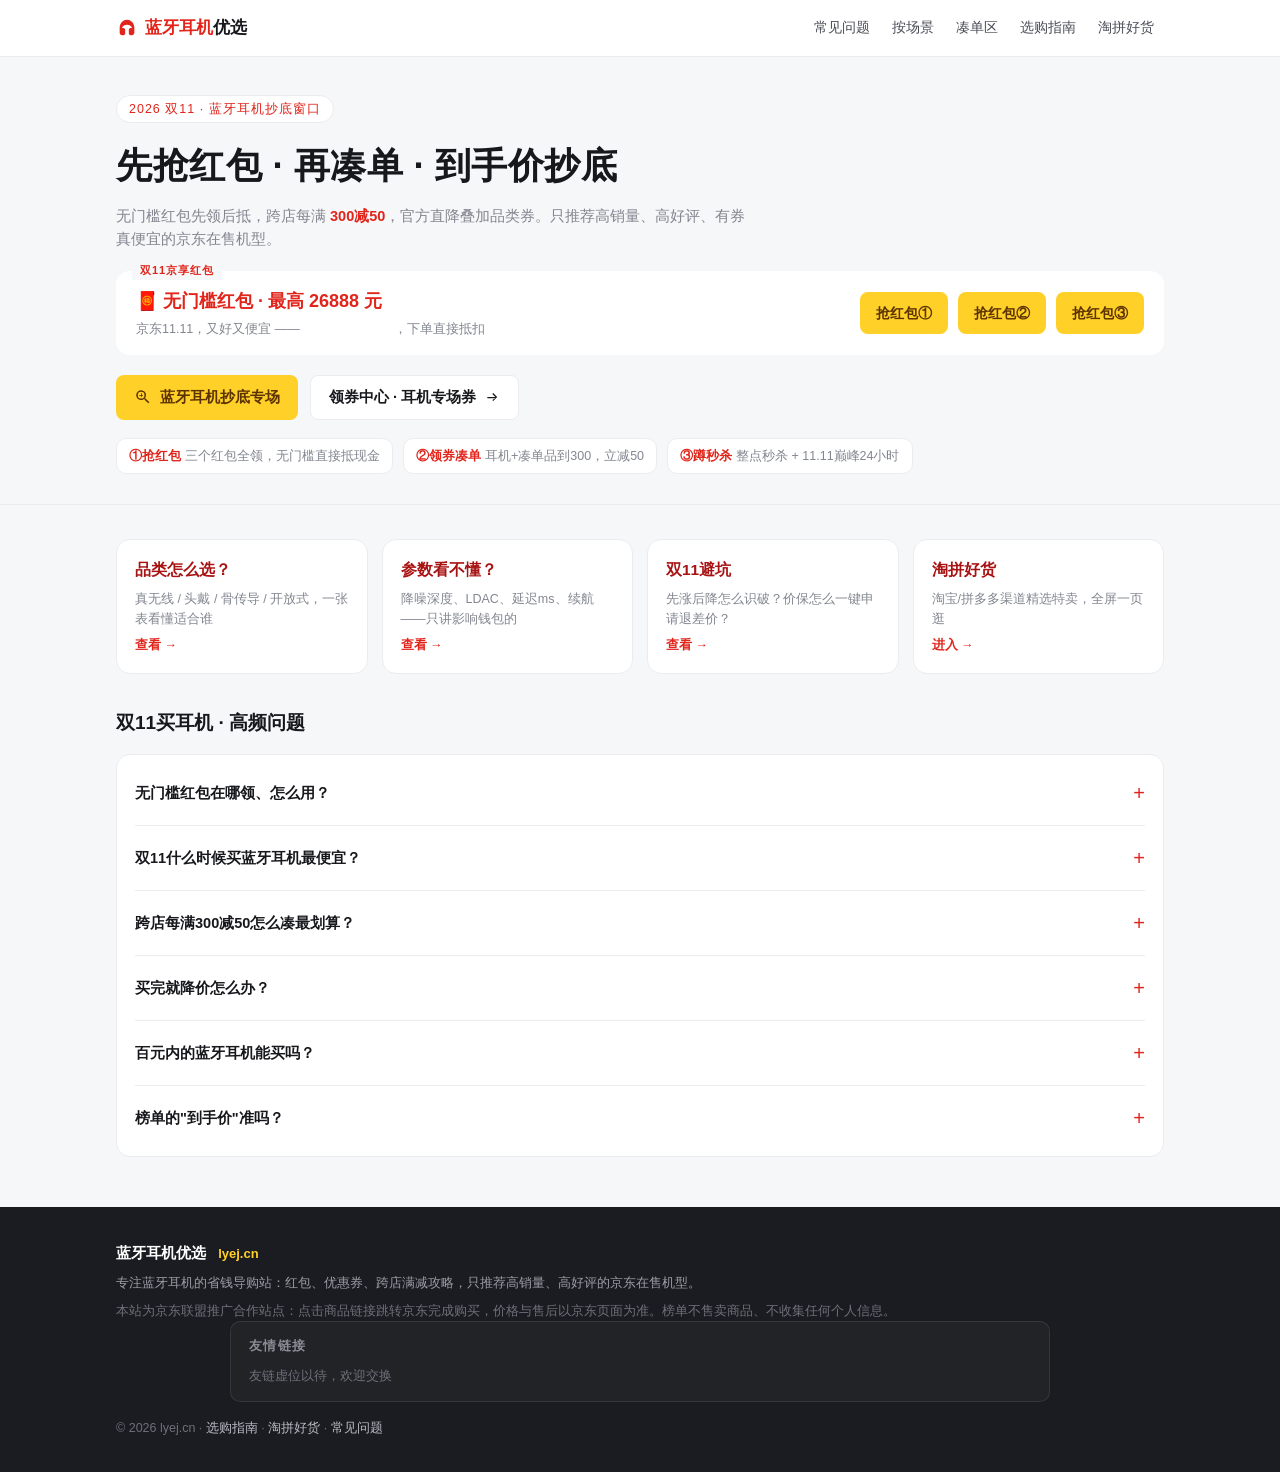
==== commit f865a99a: "页脚预置友情链接位:数据源+同步脚本+深色页脚样式(dacu 同款体系)" ====
--- a/index.html
+++ b/index.html
@@ -139,7 +139,15 @@
     <p class="foot-brand">蓝牙耳机优选 <span>lyej.cn</span></p>
     <p>专注蓝牙耳机的省钱导购站：红包、优惠券、跨店满减攻略，只推荐高销量、高好评的京东在售机型。</p>
     <p class="foot-note">本站为京东联盟推广合作站点：点击商品链接跳转京东完成购买，价格与售后以京东页面为准。榜单不售卖商品、不收集任何个人信息。</p>
-    <p class="foot-note">© 2026 lyej.cn · <a href="guides.html">选购指南</a> · <a href="tao.html">淘拼好货</a> · <a href="#bands">回到榜单</a></p>
+    <!-- FRIEND-LINKS:START -->
+    <div class="friend-links">
+      <h2>友情链接</h2>
+      <ul class="fl-list">
+        <li class="fl-empty">友链虚位以待，欢迎交换</li>
+      </ul>
+    </div>
+    <!-- FRIEND-LINKS:END -->
+    <p class="foot-note">© 2026 lyej.cn · <a href="guides.html">选购指南</a> · <a href="tao.html">淘拼好货</a> · <a href="#faq">常见问题</a></p>
   </div>
 </footer>
 
--- a/assets/style.css
+++ b/assets/style.css
@@ -187,3 +187,17 @@
   .sec-head h2{font-size:18px}
   .band-nav{margin-left:0}
 }
+
+/* ==================== 页脚友情链接 ==================== */
+.friend-links{
+  max-width:820px;margin:0 auto 16px;text-align:left;
+  background:rgba(255,255,255,.03);border:1px solid rgba(255,255,255,.09);border-radius:10px;
+  padding:14px 18px;
+}
+.friend-links h2{font-size:12.5px;color:#8a8d96;font-weight:600;letter-spacing:.1em;margin-bottom:10px}
+.fl-list{display:flex;flex-wrap:wrap;gap:8px 20px;list-style:none}
+.fl-list li{font-size:13px}
+.fl-list a{color:#b9bcc4}
+.fl-list a:hover{color:var(--gold);text-decoration:none}
+.fl-list .fl-empty{color:#6d707a}
+.fl-contact{margin-top:10px;font-size:12.5px;color:#6d707a}
